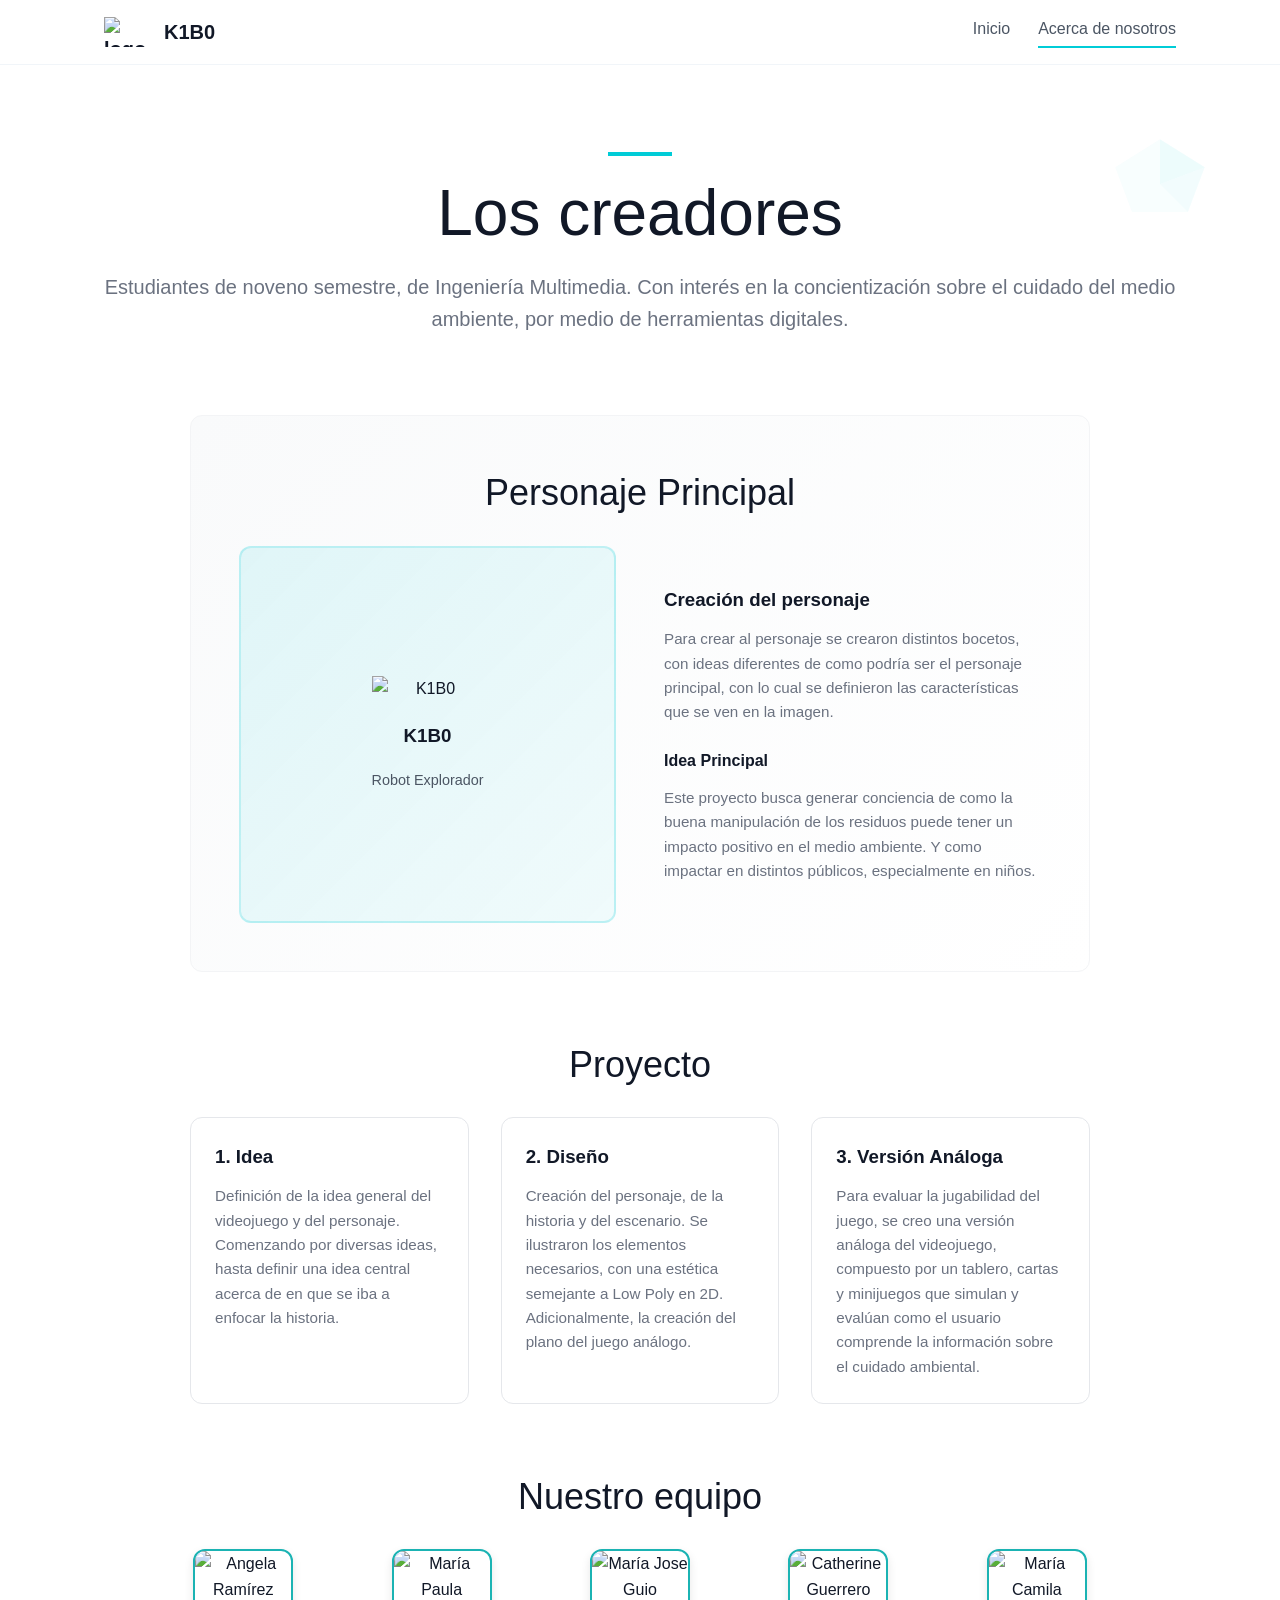
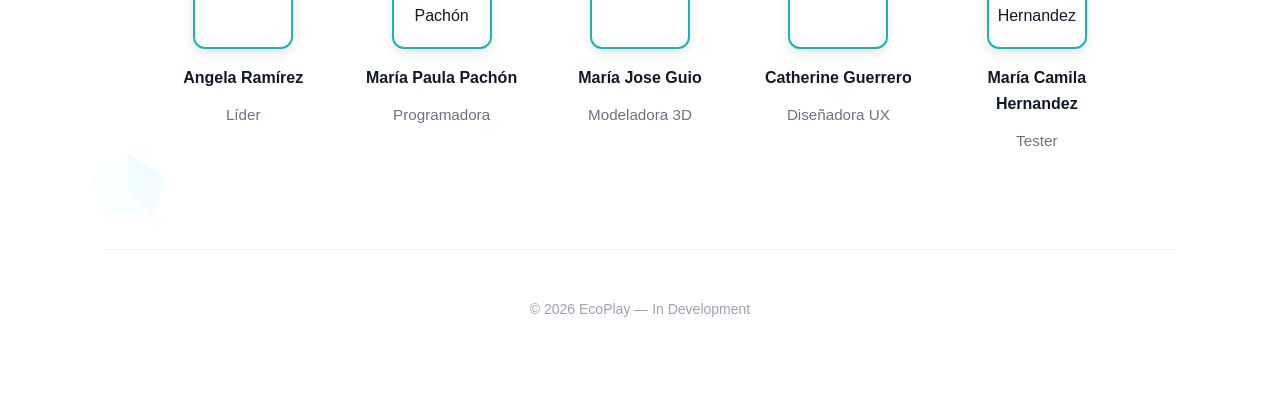
==== team.html @ 6339fe68 "Add files via upload" ====
<!DOCTYPE html>
<html lang="en">
<head>
  <meta charset="UTF-8">
  <meta name="viewport" content="width=device-width, initial-scale=1.0">
  <title>K1B0 | Team</title>
  <link rel="stylesheet" href="styles.css">
</head>
<body>
  <nav class="navbar">
    <div class="navbar-inner">
      <a class="brand" href="index.html">
        <img src="Img/icono.png" alt="logo" class="logo">
        K1B0
      </a>

      <div class="nav-links">
        <a class="nav-link" href="index.html">Inicio</a>
        <a class="nav-link active" href="team.html">Acerca de nosotros</a>
      </div>
    </div>
  </nav>

  <main class="page">
    <div class="floating-shape team-shape-1" aria-hidden="true">
      <svg viewBox="0 0 100 100" xmlns="http://www.w3.org/2000/svg"><polygon points="50,10 90,35 75,75 25,75 10,35" fill="currentColor" opacity="0.1"/><polygon points="50,10 90,35 50,50" fill="currentColor" opacity="0.15"/><polygon points="90,35 75,75 50,50" fill="currentColor" opacity="0.08"/></svg>
    </div>
    <div class="floating-shape team-shape-2" aria-hidden="true">
      <svg viewBox="0 0 100 100" xmlns="http://www.w3.org/2000/svg"><polygon points="50,10 90,35 75,75 25,75 10,35" fill="currentColor" opacity="0.1"/><polygon points="50,10 90,35 50,50" fill="currentColor" opacity="0.15"/><polygon points="90,35 75,75 50,50" fill="currentColor" opacity="0.08"/></svg>
    </div>

    <div class="container">
      <header class="page-heading fade-up visible">
        <div class="section-line"></div>
        <h1>Los creadores</h1>
        <p class="subtitle">Estudiantes de noveno semestre, de Ingeniería Multimedia. Con interés en la concientización sobre el cuidado del medio ambiente, por medio de herramientas digitales.</p>
      </header>

      <section class="section fade-up delay-2">
        <div class="character-block surface">
          <h2 class="centered" style="text-align:center;">Personaje Principal</h2>
          <div class="character-grid">
            <div class="character-visual">
              <div class="character-avatar">
                <div class="character-avatar">
                  <img src="Img/kibo.png" alt="K1B0" class="character-img">
                </div>
                
                <h3>K1B0</h3>
                <p>Robot Explorador</p>
              </div>
            </div>
            <div class="character-copy">
              <h3>Creación del personaje</h3>
              <p>Para crear al personaje se crearon distintos bocetos, con ideas diferentes de como podría ser el personaje principal, con lo cual se definieron las características que se ven en la imagen.</p>
              <div style="margin-top: 24px;">
                <h4>Idea Principal</h4>
                <p>Este proyecto busca generar conciencia de como la buena manipulación de los residuos puede tener un impacto positivo en el medio ambiente. Y como impactar en distintos públicos, especialmente en niños.</p>
              </div>
            </div>
          </div>
        </div>
      </section>

      <section class="section centered">
        <h2 class="fade-up delay-3">Proyecto</h2>
        <div class="process-grid">
          <article class="phase-card fade-up delay-4">
            <h3>1. Idea</h3>
            <p>Definición de la idea general del videojuego y del personaje. Comenzando por diversas ideas, hasta definir una idea central acerca de en que se iba a enfocar la historia.</p>
          </article>
          <article class="phase-card fade-up delay-5">
            <h3>2. Diseño</h3>
            <p>Creación del personaje, de la historia y del escenario. Se ilustraron los elementos necesarios, con una estética semejante a Low Poly en 2D. Adicionalmente, la creación del plano del juego análogo.</p>
          </article>
          <article class="phase-card fade-up delay-6">
            <h3>3. Versión Análoga</h3>
            <p>Para evaluar la jugabilidad del juego, se creo una versión análoga del videojuego, compuesto por un tablero, cartas y minijuegos que simulan y evalúan como el usuario comprende la información sobre el cuidado ambiental.</p>
          </article>
        </div>
      </section>

      <section class="section centered">
        <h2 class="fade-up delay-12">Nuestro equipo</h2>
        <div class="team-grid">
          <article class="member-card fade-up delay-13">
            <div class="member-avatar">
              <img src="Img/Ange.png" alt="Angela Ramírez">
            </div>
            <h4>Angela Ramírez</h4>
            <p>Líder</p>
          </article>

          <article class="member-card fade-up delay-14">
            <div class="member-avatar">
              <img src="Img/Pau.png" alt="María Paula Pachón">
            </div>
            <h4>María Paula Pachón</h4>
            <p>Programadora</p>
          </article>

          <article class="member-card fade-up delay-14">
            <div class="member-avatar">
              <img src="Img/Majo.png" alt="María Jose Guio">
            </div>
            <h4>María Jose Guio</h4>
            <p>Modeladora 3D</p>
          </article>

          <article class="member-card fade-up delay-14">
            <div class="member-avatar">
              <img src="Img/Cathe.png" alt="Catherine Guerrero">
            </div>
            <h4>Catherine Guerrero</h4>
            <p>Diseñadora UX</p>
          </article>

          <article class="member-card fade-up delay-14">
            <div class="member-avatar">
              <img src="Img/Cami.png" alt="María Camila Hernandez">
            </div>
            <h4>María Camila Hernandez</h4>
            <p>Tester</p>
          </article>
        </div>
      </section>

      <footer class="footer fade-up delay-15">
        <p>© 2026 EcoPlay — In Development</p>
      </footer>
    </div>
  </main>

  <script src="script.js"></script>
</body>
</html>
---- styles.css ----
:root {
  --accent: #00ccd7;
  --accent-dark: #00b8c4;
  --text: #111827;
  --text-soft: #4b5563;
  --text-muted: #9ca3af;
  --border: #e5e7eb;
  --bg-soft: #f9fafb;
  --shadow: 0 16px 40px rgba(0, 204, 215, 0.08);
}

* {
  box-sizing: border-box;
}

html {
  scroll-behavior: smooth;
}

body {
  margin: 0;
  font-family: Arial, Helvetica, sans-serif;
  color: var(--text);
  background: #ffffff;
  line-height: 1.6;
}

.cta img {
  width: 200px;
  display: block;
  margin: 20px auto 0;
}

.hero-gif {
  width: 200px;
  height: auto;
  display: block;
  margin: 0 auto 20px;
  animation: float 3s ease-in-out infinite;
}

@keyframes float {
  0% { transform: translateY(0px); }
  50% { transform: translateY(-6px); }
  100% { transform: translateY(0px); }
}

.brand {
  display: flex;
  align-items: center;
  gap: 10px;
  text-decoration: none;
}

.logo {
  width: 50px;
  height: 30px;
  object-fit: contain;
}

.brand:hover {
  opacity: 0.8;
}

.character-circle {
  width: 300px;
  height: 300px;
}

.character-img {
  width: 100%;
  height: 100%;
  object-fit: cover;
}

.member-avatar {
  width: 100px;
  height: 100px;
  margin: 0 auto 16px;
  border-radius: 12px; 
  overflow: hidden;
  border: 2px solid #1bb3b3;
  box-shadow: 0 4px 10px rgba(0,0,0,0.1);
}

.member-avatar img {
  width: 100%;
  height: 100%;
  object-fit: cover;
  border-radius: 0;
}

a {
  color: inherit;
  text-decoration: none;
}

button {
  font: inherit;
}

img,
svg {
  display: block;
  max-width: 100%;
}

.page {
  min-height: 100vh;
  position: relative;
  overflow: hidden;
  padding-top: 72px;
}

.container {
  position: relative;
  z-index: 2;
  width: min(100%, 1120px);
  margin: 0 auto;
  padding: 80px 24px;
}

.container.narrow {
  width: min(100%, 832px);
}

.navbar {
  position: fixed;
  top: 0;
  left: 0;
  right: 0;
  z-index: 100;
  background: rgba(255, 255, 255, 0.85);
  backdrop-filter: blur(12px);
  border-bottom: 1px solid #f1f5f9;
}

.navbar-inner {
  width: min(100%, 1120px);
  margin: 0 auto;
  padding: 16px 24px;
  display: flex;
  align-items: center;
  justify-content: space-between;
  gap: 24px;
}

.brand {
  font-size: 1.25rem;
  font-weight: 600;
  transition: color 0.25s ease;
}

.brand:hover,
.nav-link:hover {
  color: var(--accent);
}

.nav-links {
  display: flex;
  align-items: center;
  gap: 28px;
}

.nav-link {
  position: relative;
  color: #4b5563;
  padding-bottom: 6px;
  transition: color 0.25s ease;
}

.nav-link.active::after {
  content: "";
  position: absolute;
  left: 0;
  right: 0;
  bottom: 0;
  height: 2px;
  background: var(--accent);
}

.hero {
  text-align: center;
  margin-bottom: 80px;
}

.recycle-icon {
  width: 80px;
  height: 80px;
  margin: 0 auto 32px;
  color: var(--accent);
  animation: spin 20s linear infinite;
}

.hero h1,
.page-heading h1 {
  margin: 0 0 24px;
  font-size: clamp(2.8rem, 7vw, 4rem);
  line-height: 1.05;
  font-weight: 400;
}

.hero .subtitle,
.page-heading .subtitle {
  margin: 0;
  font-size: clamp(1.05rem, 2.8vw, 1.25rem);
  color: #6b7280;
}

.section {
  margin-top: 64px;
}

.section.centered {
  text-align: center;
}

.section-line {
  width: 64px;
  height: 4px;
  background: var(--accent);
  margin: 0 auto 24px;
}

.section h2 {
  margin: 0 0 24px;
  font-size: clamp(1.8rem, 4vw, 2.25rem);
  font-weight: 500;
}

.section p {
  margin: 0;
  color: var(--text-soft);
}

.section-text {
  max-width: 700px;
  margin: 0 auto;
}

.features-grid {
  display: grid;
  grid-template-columns: repeat(3, minmax(0, 1fr));
  gap: 48px;
  max-width: 900px;
  margin: 0 auto;
}

.feature-card,
.phase-card,
.activity-card,
.member-card {
  text-align: center;
}

.feature-card:hover,
.phase-card:hover,
.member-card:hover {
  transform: translateY(-5px);
}

.feature-card,
.phase-card,
.activity-card,
.member-card,
.character-visual,
.cta-button {
  transition: transform 0.3s ease, border-color 0.3s ease, box-shadow 0.3s ease, background-color 0.3s ease;
}

.diamond-wrap {
  width: 64px;
  height: 64px;
  margin: 0 auto 16px;
  border: 2px solid var(--accent);
  transform: rotate(45deg);
  display: flex;
  align-items: center;
  justify-content: center;
}

.feature-card:hover .diamond-wrap,
.activity-card:hover .diamond-wrap {
  border-color: var(--accent-dark);
}

.diamond-inner {
  width: 32px;
  height: 32px;
  background: var(--accent);
  opacity: 0.2;
}

.feature-card h3,
.phase-card h3,
.activity-card h3,
.member-card h4,
.character-copy h3,
.character-copy h4 {
  margin: 0 0 12px;
}

.feature-card p,
.phase-card p,
.activity-card p,
.member-card p,
.character-copy p {
  color: #6b7280;
  font-size: 0.95rem;
}

.cta {
  text-align: center;
  margin-top: 80px;
  padding-top: 64px;
  border-top: 1px solid var(--border);
}

.cta p {
  max-width: 680px;
  margin: 0 auto;
}

.cta-button {
  margin-top: 32px;
  background: var(--accent);
  border: 0;
  color: #ffffff;
  padding: 16px 48px;
  cursor: pointer;
}

.cta-button:hover {
  background: var(--accent-dark);
  transform: scale(1.05);
}

.cta-note {
  margin-top: 24px !important;
  font-size: 0.875rem;
  color: #6b7280;
}

.footer {
  text-align: center;
  margin-top: 96px;
  padding-top: 48px;
  border-top: 1px solid #f3f4f6;
}

.footer p {
  color: var(--text-muted);
  font-size: 0.875rem;
  margin: 0;
}

.page-heading {
  text-align: center;
  margin-bottom: 80px;
}

.surface {
  background: linear-gradient(135deg, #f9fafb 0%, #ffffff 100%);
  border: 1px solid #f3f4f6;
  border-radius: 12px;
}

.character-block {
  padding: 48px;
  max-width: 900px;
  margin: 0 auto;
}

.character-grid {
  display: grid;
  grid-template-columns: 1fr 1fr;
  gap: 48px;
  align-items: center;
}

.character-visual {
  aspect-ratio: 1 / 1;
  border-radius: 12px;
  display: flex;
  align-items: center;
  justify-content: center;
  padding: 32px;
  background: linear-gradient(135deg, rgba(0, 204, 215, 0.10) 0%, rgba(0, 204, 215, 0.05) 100%);
  border: 2px solid rgba(0, 204, 215, 0.2);
}

.character-visual:hover,
.activity-card:hover {
  transform: scale(1.02);
}

.character-avatar {
  text-align: center;
}

.character-circle {
  width: 128px;
  height: 128px;
  margin: 0 auto 16px;
  border: 4px solid var(--accent);
  border-radius: 50%;
  display: flex;
  align-items: center;
  justify-content: center;
  background: #ffffff;
  font-size: 3rem;
}

.character-avatar p {
  font-size: 0.9rem;
}

.process-grid {
  display: grid;
  grid-template-columns: repeat(3, minmax(0, 1fr));
  gap: 32px;
  max-width: 900px;
  margin: 0 auto;
}

.phase-card {
  background: #ffffff;
  padding: 24px;
  border-radius: 12px;
  border: 1px solid var(--border);
  text-align: left;
}

.phase-card:hover,
.activity-card:hover {
  border-color: var(--accent);
  box-shadow: var(--shadow);
}

.activities-grid {
  display: grid;
  grid-template-columns: repeat(2, minmax(0, 1fr));
  gap: 32px;
  max-width: 900px;
  margin: 0 auto;
}

.activity-card {
  padding: 32px;
  border-radius: 12px;
  border: 1px solid #f3f4f6;
  background: linear-gradient(135deg, #f9fafb 0%, #ffffff 100%);
  text-align: left;
}

.team-grid {
  display: grid;
  grid-template-columns: repeat(5, minmax(0, 1fr));
  gap: 32px;
  max-width: 960px;
  margin: 0 auto;
}


.member-card:hover .member-avatar {
  border-color: var(--accent);
  transform: rotate(360deg);
}

.floating-shape {
  position: absolute;
  z-index: 1;
  color: var(--accent);
  opacity: 0.3;
  animation: float 20s ease-in-out infinite;
  pointer-events: none;
}

.floating-shape svg {
  width: 100%;
  height: 100%;
}

.home-shape-1 { top: 80px; right: 40px; width: 128px; height: 128px; opacity: 0.4; animation-delay: 0s; }
.home-shape-2 { top: 240px; left: 80px; width: 96px; height: 96px; opacity: 0.3; animation-delay: 2s; animation-duration: 15s; }
.home-shape-3 { bottom: 160px; right: 128px; width: 112px; height: 112px; opacity: 0.35; animation-delay: 4s; animation-duration: 18s; }
.home-shape-4 { bottom: 80px; left: 40px; width: 80px; height: 80px; opacity: 0.25; animation-delay: 1s; animation-duration: 22s; }
.team-shape-1 { top: 128px; right: 64px; width: 112px; height: 112px; opacity: 0.3; animation-delay: 1s; }
.team-shape-2 { bottom: 160px; left: 80px; width: 96px; height: 96px; opacity: 0.25; animation-delay: 3s; animation-duration: 16s; }

.fade-up {
  opacity: 0;
  transform: translateY(22px);
  transition: opacity 0.8s ease, transform 0.8s ease;
}

.fade-up.visible {
  opacity: 1;
  transform: translateY(0);
}

.delay-1 { transition-delay: 0.1s; }
.delay-2 { transition-delay: 0.2s; }
.delay-3 { transition-delay: 0.3s; }
.delay-4 { transition-delay: 0.4s; }
.delay-5 { transition-delay: 0.5s; }
.delay-6 { transition-delay: 0.6s; }
.delay-7 { transition-delay: 0.7s; }
.delay-8 { transition-delay: 0.8s; }
.delay-9 { transition-delay: 0.9s; }
.delay-10 { transition-delay: 1s; }
.delay-11 { transition-delay: 1.1s; }
.delay-12 { transition-delay: 1.2s; }
.delay-13 { transition-delay: 1.3s; }
.delay-14 { transition-delay: 1.4s; }
.delay-15 { transition-delay: 1.5s; }

@keyframes spin {
  from { transform: rotate(0deg); }
  to { transform: rotate(360deg); }
}

@keyframes float {
  0%, 100% { transform: translateY(0) rotate(0deg); }
  33% { transform: translateY(-20px) rotate(8deg); }
  66% { transform: translateY(-30px) rotate(-10deg); }
}

@media (max-width: 960px) {
  .features-grid,
  .process-grid,
  .team-grid,
  .activities-grid,
  .character-grid {
    grid-template-columns: 1fr 1fr;
  }

  .team-grid {
    grid-template-columns: repeat(3, minmax(0, 1fr));
  }
}

@media (max-width: 680px) {
  .container {
    padding: 64px 20px;
  }

  .navbar-inner {
    padding: 16px 20px;
    flex-direction: column;
    align-items: flex-start;
  }

  .nav-links {
    gap: 20px;
  }

  .page {
    padding-top: 100px;
  }

  .features-grid,
  .process-grid,
  .activities-grid,
  .team-grid,
  .character-grid {
    grid-template-columns: 1fr;
  }

  .character-block {
    padding: 28px;
  }

  .hero {
    margin-bottom: 56px;
  }

  .section,
  .cta {
    margin-top: 48px;
  }
}
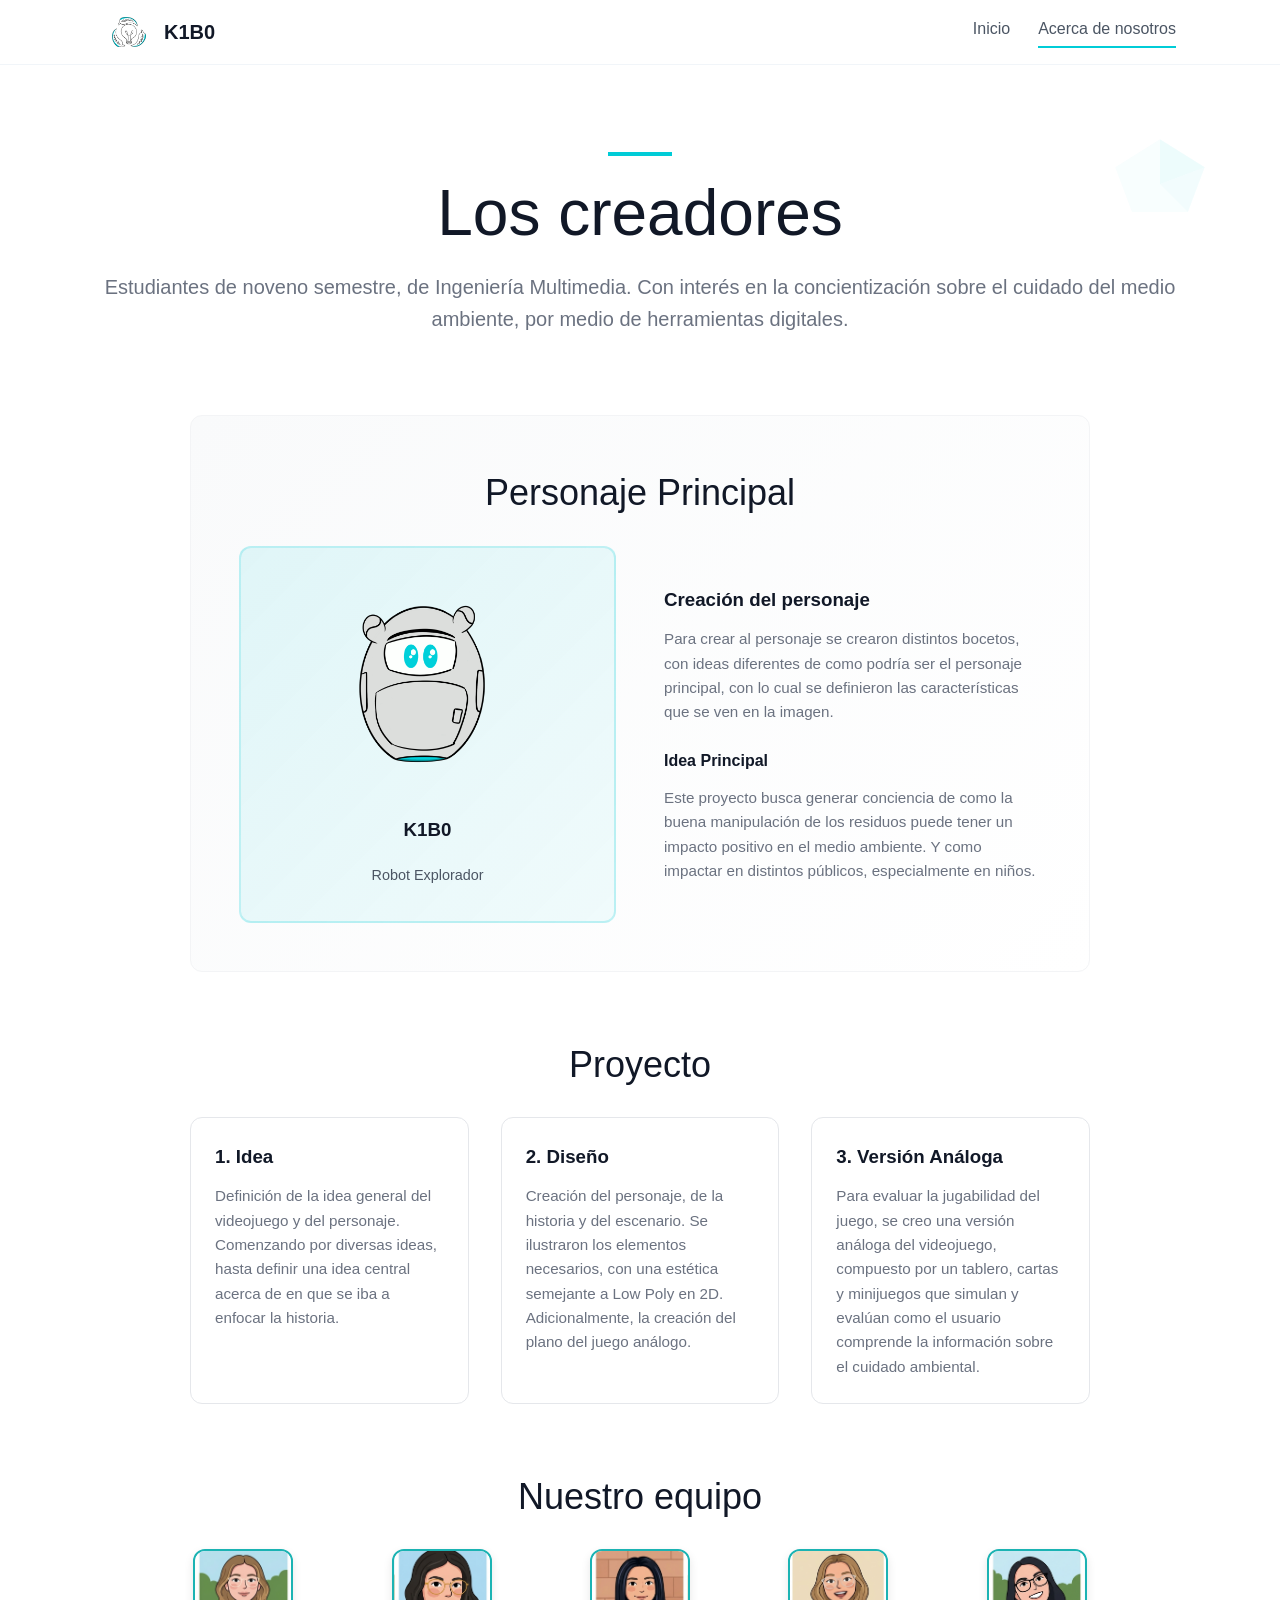
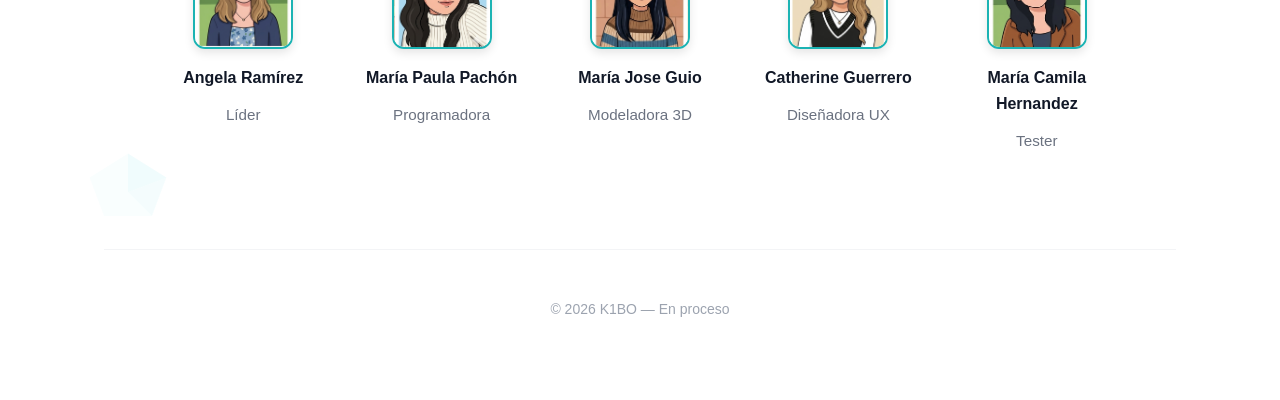
==== commit 2ab73d8d: "Update team.html" ====
--- a/team.html
+++ b/team.html
@@ -126,7 +126,7 @@
       </section>
 
       <footer class="footer fade-up delay-15">
-        <p>© 2026 EcoPlay — In Development</p>
+        <p>© 2026 K1BO — En proceso</p>
       </footer>
     </div>
   </main>
